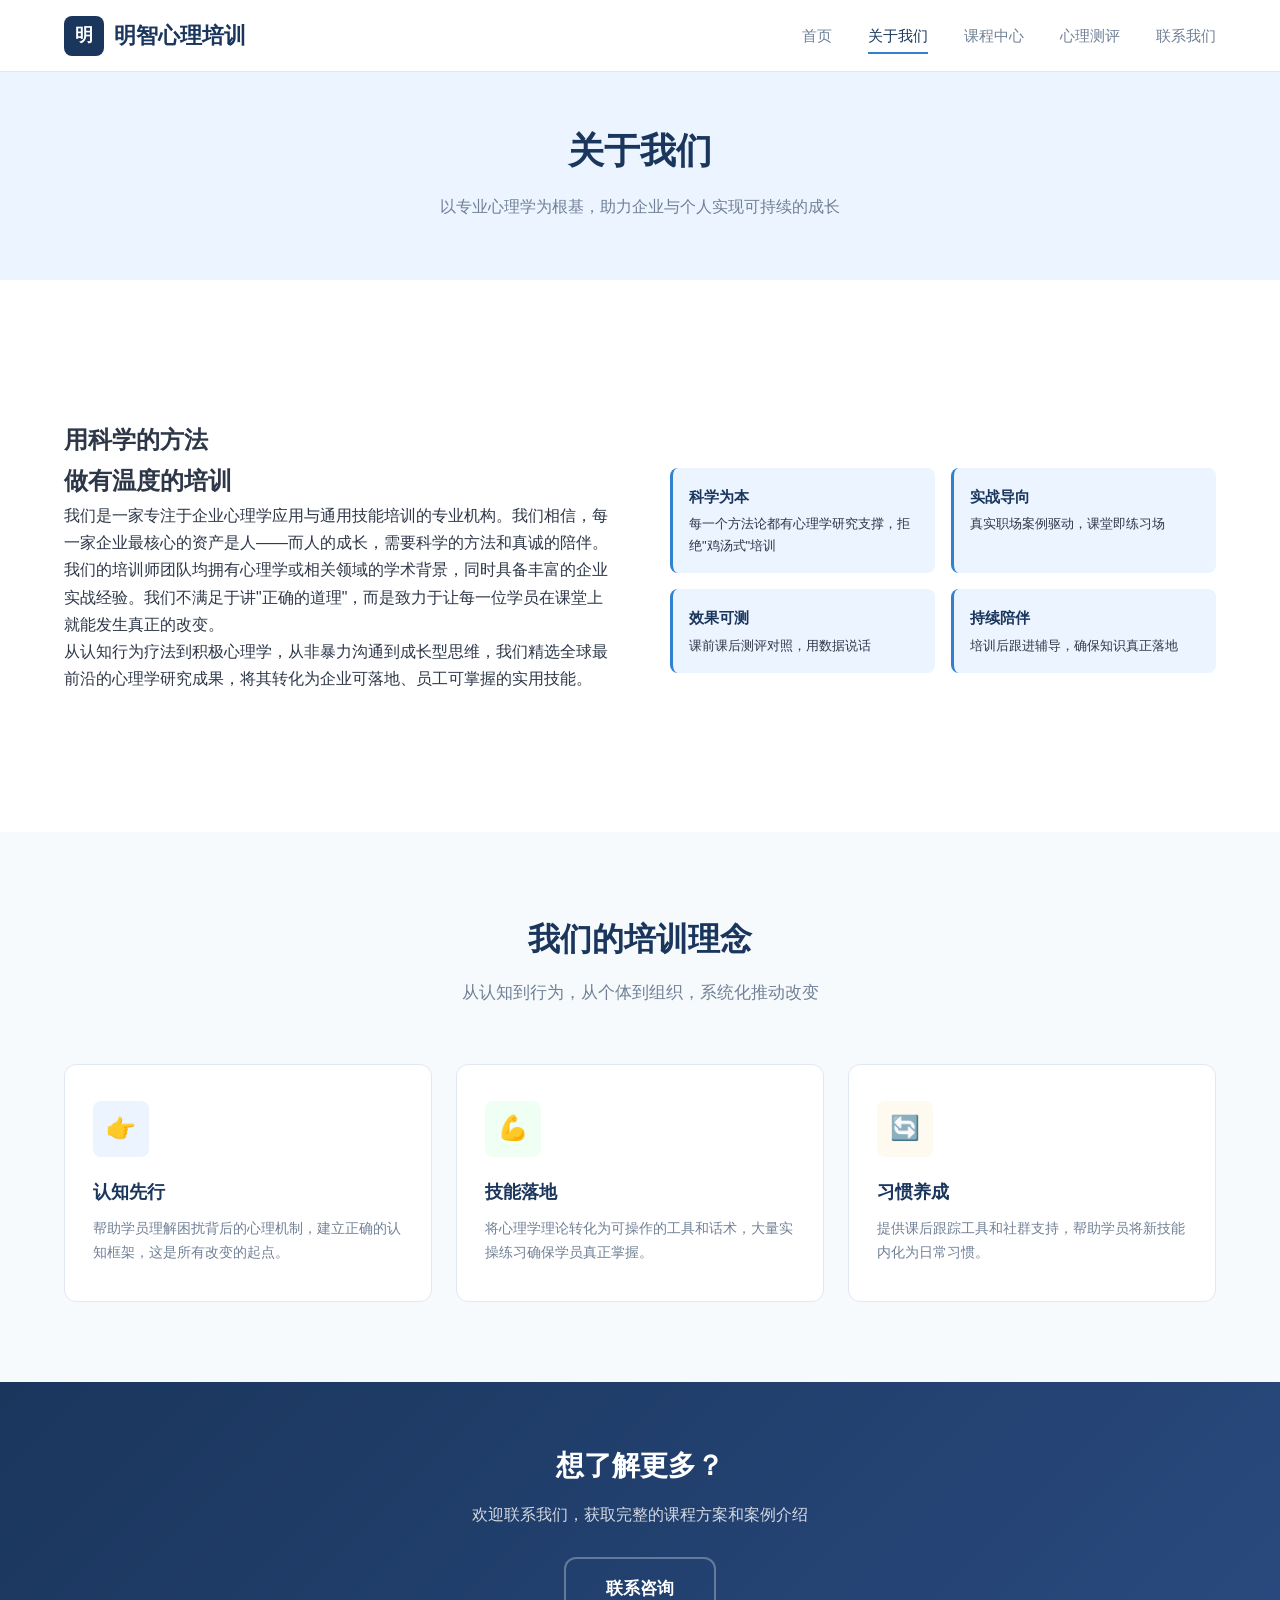
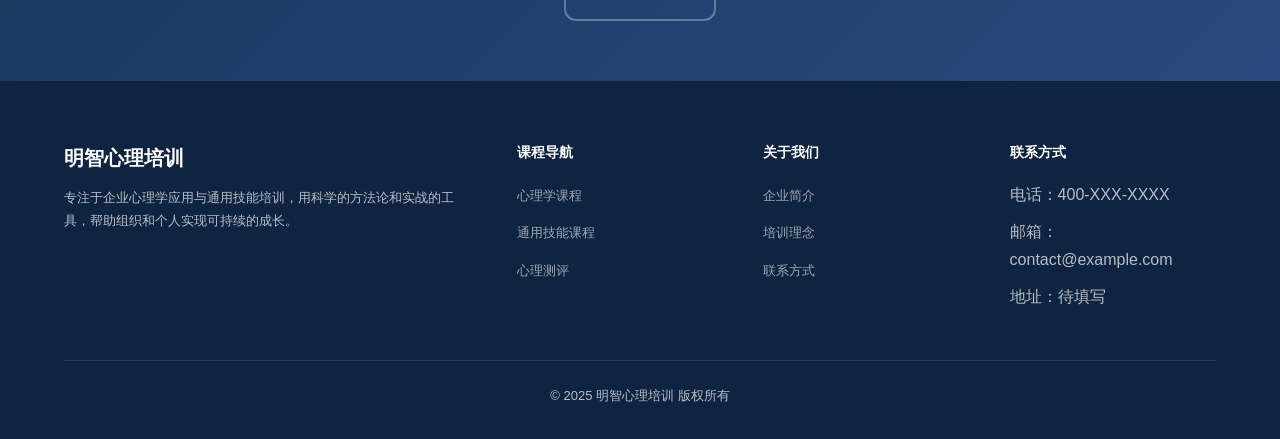
==== about.html @ b123bf13 "Initial commit: 企业培训网站" ====
<!DOCTYPE html>
<html lang="zh-CN">
<head>
  <meta charset="UTF-8">
  <meta name="viewport" content="width=device-width, initial-scale=1.0">
  <title>关于我们 - 明智心理培训</title>
  <link rel="stylesheet" href="css/style.css">
</head>
<body>

<nav class="nav">
  <div class="container">
    <a href="index.html" class="nav-logo">
      <span class="nav-logo-icon">明</span>
      明智心理培训
    </a>
    <ul class="nav-links">
      <li><a href="index.html">首页</a></li>
      <li><a href="about.html" class="active">关于我们</a></li>
      <li><a href="courses.html">课程中心</a></li>
      <li><a href="assessment.html">心理测评</a></li>
      <li><a href="contact.html">联系我们</a></li>
    </ul>
    <button class="mobile-toggle" aria-label="菜单">
      <span></span><span></span><span></span>
    </button>
  </div>
</nav>

<section class="page-hero">
  <div class="container">
    <h1>关于我们</h1>
    <p>以专业心理学为根基，助力企业与个人实现可持续的成长</p>
  </div>
</section>

<section class="section">
  <div class="container">
    <div class="about-content">
      <div>
        <h2>用科学的方法<br>做有温度的培训</h2>
        <p>我们是一家专注于企业心理学应用与通用技能培训的专业机构。我们相信，每一家企业最核心的资产是人——而人的成长，需要科学的方法和真诚的陪伴。</p>
        <p>我们的培训师团队均拥有心理学或相关领域的学术背景，同时具备丰富的企业实战经验。我们不满足于讲"正确的道理"，而是致力于让每一位学员在课堂上就能发生真正的改变。</p>
        <p>从认知行为疗法到积极心理学，从非暴力沟通到成长型思维，我们精选全球最前沿的心理学研究成果，将其转化为企业可落地、员工可掌握的实用技能。</p>
      </div>
      <div>
        <div class="about-values">
          <div class="value-item">
            <h4>科学为本</h4>
            <p>每一个方法论都有心理学研究支撑，拒绝"鸡汤式"培训</p>
          </div>
          <div class="value-item">
            <h4>实战导向</h4>
            <p>真实职场案例驱动，课堂即练习场</p>
          </div>
          <div class="value-item">
            <h4>效果可测</h4>
            <p>课前课后测评对照，用数据说话</p>
          </div>
          <div class="value-item">
            <h4>持续陪伴</h4>
            <p>培训后跟进辅导，确保知识真正落地</p>
          </div>
        </div>
      </div>
    </div>
  </div>
</section>

<section class="section bg-light">
  <div class="container">
    <div class="section-header">
      <h2>我们的培训理念</h2>
      <p>从认知到行为，从个体到组织，系统化推动改变</p>
    </div>
    <div class="features-grid">
      <div class="feature-card">
        <div class="feature-icon blue">&#128073;</div>
        <h3>认知先行</h3>
        <p>帮助学员理解困扰背后的心理机制，建立正确的认知框架，这是所有改变的起点。</p>
      </div>
      <div class="feature-card">
        <div class="feature-icon green">&#128170;</div>
        <h3>技能落地</h3>
        <p>将心理学理论转化为可操作的工具和话术，大量实操练习确保学员真正掌握。</p>
      </div>
      <div class="feature-card">
        <div class="feature-icon orange">&#128260;</div>
        <h3>习惯养成</h3>
        <p>提供课后跟踪工具和社群支持，帮助学员将新技能内化为日常习惯。</p>
      </div>
    </div>
  </div>
</section>

<section class="cta-banner">
  <div class="container">
    <h2>想了解更多？</h2>
    <p>欢迎联系我们，获取完整的课程方案和案例介绍</p>
    <a href="contact.html" class="btn btn-outline btn-lg">联系咨询</a>
  </div>
</section>

<footer class="footer">
  <div class="container">
    <div class="footer-grid">
      <div class="footer-brand">
        <h3>明智心理培训</h3>
        <p>专注于企业心理学应用与通用技能培训，用科学的方法论和实战的工具，帮助组织和个人实现可持续的成长。</p>
      </div>
      <div class="footer-col">
        <h4>课程导航</h4>
        <ul>
          <li><a href="courses.html">心理学课程</a></li>
          <li><a href="courses.html">通用技能课程</a></li>
          <li><a href="assessment.html">心理测评</a></li>
        </ul>
      </div>
      <div class="footer-col">
        <h4>关于我们</h4>
        <ul>
          <li><a href="about.html">企业简介</a></li>
          <li><a href="about.html">培训理念</a></li>
          <li><a href="contact.html">联系方式</a></li>
        </ul>
      </div>
      <div class="footer-col">
        <h4>联系方式</h4>
        <ul>
          <li>电话：400-XXX-XXXX</li>
          <li>邮箱：contact@example.com</li>
          <li>地址：待填写</li>
        </ul>
      </div>
    </div>
    <div class="footer-bottom">
      &copy; 2025 明智心理培训 版权所有
    </div>
  </div>
</footer>

<script src="js/main.js"></script>
</body>
</html>
---- css/style.css ----
/* ===== CSS Variables ===== */
:root {
  --primary: #1a365d;
  --primary-light: #2a4a7f;
  --primary-dark: #0f2440;
  --accent: #3182ce;
  --accent-light: #ebf4ff;
  --text: #2d3748;
  --text-light: #718096;
  --text-muted: #a0aec0;
  --bg: #ffffff;
  --bg-light: #f7fafc;
  --bg-accent: #ebf4ff;
  --border: #e2e8f0;
  --success: #38a169;
  --warning: #dd6b20;
  --danger: #e53e3e;
  --shadow: 0 1px 3px rgba(0,0,0,0.08), 0 1px 2px rgba(0,0,0,0.06);
  --shadow-lg: 0 10px 25px rgba(0,0,0,0.1);
  --radius: 8px;
  --radius-lg: 12px;
  --max-width: 1200px;
  --nav-height: 72px;
  --transition: 0.2s ease;
}

/* ===== Reset & Base ===== */
*, *::before, *::after { box-sizing: border-box; margin: 0; padding: 0; }

html { scroll-behavior: smooth; }

body {
  font-family: -apple-system, BlinkMacSystemFont, "Segoe UI", "PingFang SC", "Microsoft YaHei", sans-serif;
  color: var(--text);
  background: var(--bg);
  line-height: 1.7;
  font-size: 16px;
  -webkit-font-smoothing: antialiased;
}

a { color: var(--accent); text-decoration: none; transition: color var(--transition); }
a:hover { color: var(--primary-light); }

img { max-width: 100%; height: auto; }

.container {
  max-width: var(--max-width);
  margin: 0 auto;
  padding: 0 24px;
}

/* ===== Navigation ===== */
.nav {
  position: fixed; top: 0; left: 0; right: 0; z-index: 1000;
  background: rgba(255,255,255,0.97);
  backdrop-filter: blur(10px);
  border-bottom: 1px solid var(--border);
  height: var(--nav-height);
}

.nav .container {
  display: flex;
  align-items: center;
  justify-content: space-between;
  height: 100%;
}

.nav-logo {
  font-size: 22px;
  font-weight: 700;
  color: var(--primary);
  display: flex;
  align-items: center;
  gap: 10px;
}

.nav-logo-icon {
  width: 40px;
  height: 40px;
  background: var(--primary);
  border-radius: var(--radius);
  display: flex;
  align-items: center;
  justify-content: center;
  color: #fff;
  font-size: 18px;
  font-weight: 700;
}

.nav-links {
  display: flex;
  list-style: none;
  gap: 36px;
}

.nav-links a {
  color: var(--text-light);
  font-size: 15px;
  font-weight: 500;
  padding: 8px 0;
  border-bottom: 2px solid transparent;
  transition: all var(--transition);
}

.nav-links a:hover,
.nav-links a.active {
  color: var(--primary);
  border-bottom-color: var(--accent);
}

.mobile-toggle {
  display: none;
  background: none;
  border: none;
  cursor: pointer;
  padding: 8px;
}

.mobile-toggle span {
  display: block;
  width: 24px;
  height: 2px;
  background: var(--text);
  margin: 5px 0;
  transition: var(--transition);
}

/* ===== Hero Section ===== */
.hero {
  padding: 140px 0 100px;
  background: linear-gradient(135deg, var(--primary) 0%, var(--primary-dark) 100%);
  color: #fff;
  text-align: center;
  position: relative;
  overflow: hidden;
}

.hero::before {
  content: '';
  position: absolute;
  top: -50%;
  right: -20%;
  width: 600px;
  height: 600px;
  background: radial-gradient(circle, rgba(49,130,206,0.2) 0%, transparent 70%);
  border-radius: 50%;
}

.hero::after {
  content: '';
  position: absolute;
  bottom: -30%;
  left: -10%;
  width: 400px;
  height: 400px;
  background: radial-gradient(circle, rgba(49,130,206,0.15) 0%, transparent 70%);
  border-radius: 50%;
}

.hero .container { position: relative; z-index: 1; }

.hero h1 {
  font-size: 44px;
  font-weight: 700;
  line-height: 1.3;
  margin-bottom: 20px;
  letter-spacing: -0.5px;
}

.hero p {
  font-size: 18px;
  color: rgba(255,255,255,0.85);
  max-width: 640px;
  margin: 0 auto 40px;
  line-height: 1.8;
}

.hero-buttons {
  display: flex;
  gap: 16px;
  justify-content: center;
  flex-wrap: wrap;
}

.btn {
  display: inline-flex;
  align-items: center;
  gap: 8px;
  padding: 14px 32px;
  border-radius: var(--radius);
  font-size: 16px;
  font-weight: 600;
  cursor: pointer;
  border: none;
  transition: all var(--transition);
  text-decoration: none;
}

.btn-primary {
  background: var(--accent);
  color: #fff;
}
.btn-primary:hover { background: var(--primary-light); color: #fff; }

.btn-outline {
  background: transparent;
  color: #fff;
  border: 2px solid rgba(255,255,255,0.3);
}
.btn-outline:hover { border-color: #fff; background: rgba(255,255,255,0.1); color: #fff; }

.btn-lg { padding: 16px 40px; font-size: 17px; border-radius: var(--radius-lg); }

/* ===== Section ===== */
.section {
  padding: 80px 0;
}

.section-header {
  text-align: center;
  margin-bottom: 56px;
}

.section-header h2 {
  font-size: 32px;
  font-weight: 700;
  color: var(--primary);
  margin-bottom: 12px;
}

.section-header p {
  font-size: 17px;
  color: var(--text-light);
  max-width: 560px;
  margin: 0 auto;
}

.section-header.light h2 { color: #fff; }
.section-header.light p { color: rgba(255,255,255,0.75); }

/* ===== Features Grid ===== */
.features-grid {
  display: grid;
  grid-template-columns: repeat(3, 1fr);
  gap: 24px;
}

.feature-card {
  padding: 36px 28px;
  border-radius: var(--radius-lg);
  background: var(--bg);
  border: 1px solid var(--border);
  transition: all var(--transition);
}

.feature-card:hover {
  border-color: var(--accent);
  box-shadow: var(--shadow-lg);
  transform: translateY(-2px);
}

.feature-icon {
  width: 56px;
  height: 56px;
  border-radius: var(--radius);
  display: flex;
  align-items: center;
  justify-content: center;
  font-size: 24px;
  margin-bottom: 20px;
}

.feature-icon.blue { background: var(--accent-light); color: var(--accent); }
.feature-icon.green { background: #f0fff4; color: var(--success); }
.feature-icon.orange { background: #fffaf0; color: var(--warning); }

.feature-card h3 {
  font-size: 18px;
  font-weight: 600;
  margin-bottom: 10px;
  color: var(--primary);
}

.feature-card p {
  font-size: 14px;
  color: var(--text-light);
  line-height: 1.7;
}

/* ===== Course Cards ===== */
.courses-grid {
  display: grid;
  grid-template-columns: repeat(3, 1fr);
  gap: 24px;
}

.course-card {
  border-radius: var(--radius-lg);
  overflow: hidden;
  border: 1px solid var(--border);
  background: var(--bg);
  transition: all var(--transition);
}

.course-card:hover {
  box-shadow: var(--shadow-lg);
  transform: translateY(-2px);
}

.course-card-img {
  height: 180px;
  display: flex;
  align-items: center;
  justify-content: center;
  font-size: 48px;
  position: relative;
}

.course-card-img.psych { background: linear-gradient(135deg, #ebf4ff 0%, #dbeafe 100%); }
.course-card-img.skill { background: linear-gradient(135deg, #f0fff4 0%, #c6f6d5 100%); }
.course-card-img.comm { background: linear-gradient(135deg, #faf5ff 0%, #e9d8fd 100%); }
.course-card-img.stress { background: linear-gradient(135deg, #fff5f5 0%, #fed7d7 100%); }

.course-card-badge {
  position: absolute;
  top: 12px;
  left: 12px;
  background: var(--primary);
  color: #fff;
  padding: 4px 12px;
  border-radius: 20px;
  font-size: 12px;
  font-weight: 600;
}

.course-card-body {
  padding: 20px;
}

.course-card-body h3 {
  font-size: 17px;
  font-weight: 600;
  color: var(--primary);
  margin-bottom: 8px;
}

.course-card-body p {
  font-size: 13px;
  color: var(--text-light);
  line-height: 1.6;
  margin-bottom: 16px;
}

.course-meta {
  display: flex;
  gap: 16px;
  font-size: 13px;
  color: var(--text-muted);
}

.course-meta span {
  display: flex;
  align-items: center;
  gap: 4px;
}

/* ===== CTA Banner ===== */
.cta-banner {
  background: linear-gradient(135deg, var(--primary) 0%, #2a4a7f 100%);
  padding: 60px 0;
  text-align: center;
  color: #fff;
}

.cta-banner h2 {
  font-size: 28px;
  font-weight: 700;
  margin-bottom: 12px;
}

.cta-banner p {
  font-size: 16px;
  color: rgba(255,255,255,0.8);
  max-width: 500px;
  margin: 0 auto 28px;
}

/* ===== Stats ===== */
.stats-grid {
  display: grid;
  grid-template-columns: repeat(4, 1fr);
  gap: 24px;
}

.stat-card {
  text-align: center;
  padding: 32px 20px;
}

.stat-number {
  font-size: 40px;
  font-weight: 700;
  color: var(--primary);
  margin-bottom: 8px;
}

.stat-label {
  font-size: 14px;
  color: var(--text-light);
}

/* ===== About Page ===== */
.page-hero {
  padding: 120px 0 60px;
  background: var(--bg-accent);
  text-align: center;
}

.page-hero h1 {
  font-size: 36px;
  font-weight: 700;
  color: var(--primary);
  margin-bottom: 12px;
}

.page-hero p {
  font-size: 16px;
  color: var(--text-light);
  max-width: 560px;
  margin: 0 auto;
}

.about-content {
  padding: 60px 0;
  display: grid;
  grid-template-columns: 1fr 1fr;
  gap: 60px;
  align-items: center;
}

.about-text h2 {
  font-size: 28px;
  font-weight: 700;
  color: var(--primary);
  margin-bottom: 20px;
}

.about-text p {
  font-size: 15px;
  color: var(--text-light);
  line-height: 1.8;
  margin-bottom: 16px;
}

.about-values {
  display: grid;
  grid-template-columns: 1fr 1fr;
  gap: 16px;
  margin-top: 28px;
}

.value-item {
  padding: 16px;
  background: var(--bg-accent);
  border-radius: var(--radius);
  border-left: 3px solid var(--accent);
}

.value-item h4 {
  font-size: 15px;
  font-weight: 600;
  color: var(--primary);
  margin-bottom: 4px;
}

.value-item p {
  font-size: 13px;
  margin-bottom: 0;
}

/* ===== Assessment Page ===== */
.assessment-container {
  max-width: 720px;
  margin: 0 auto;
}

.assessment-intro {
  text-align: center;
  margin-bottom: 40px;
}

.assessment-intro h2 {
  font-size: 24px;
  font-weight: 700;
  color: var(--primary);
  margin-bottom: 12px;
}

.assessment-intro p {
  font-size: 15px;
  color: var(--text-light);
  line-height: 1.7;
}

.assessment-form {
  background: var(--bg);
  border: 1px solid var(--border);
  border-radius: var(--radius-lg);
  padding: 32px;
}

.question-block {
  padding: 24px 0;
  border-bottom: 1px solid var(--border);
}

.question-block:last-child { border-bottom: none; }

.question-text {
  font-size: 16px;
  font-weight: 500;
  color: var(--text);
  margin-bottom: 16px;
}

.options-row {
  display: flex;
  gap: 12px;
}

.option-btn {
  flex: 1;
  padding: 12px 8px;
  border: 2px solid var(--border);
  border-radius: var(--radius);
  background: var(--bg);
  cursor: pointer;
  text-align: center;
  font-size: 14px;
  color: var(--text);
  transition: all var(--transition);
}

.option-btn:hover {
  border-color: var(--accent);
  background: var(--accent-light);
}

.option-btn.selected {
  border-color: var(--accent);
  background: var(--accent-light);
  color: var(--primary);
  font-weight: 600;
}

.option-label {
  display: block;
  font-size: 12px;
  color: var(--text-muted);
  margin-top: 4px;
}

.submit-btn {
  display: block;
  width: 100%;
  padding: 16px;
  margin-top: 32px;
  background: var(--accent);
  color: #fff;
  border: none;
  border-radius: var(--radius);
  font-size: 17px;
  font-weight: 600;
  cursor: pointer;
  transition: all var(--transition);
}

.submit-btn:hover { background: var(--primary-light); }
.submit-btn:disabled {
  background: var(--border);
  color: var(--text-muted);
  cursor: not-allowed;
}

/* Result Section */
.result-section {
  display: none;
}

.result-section.show { display: block; }

.result-card {
  background: var(--bg);
  border: 1px solid var(--border);
  border-radius: var(--radius-lg);
  padding: 40px;
  text-align: center;
}

.result-score {
  width: 120px;
  height: 120px;
  border-radius: 50%;
  display: flex;
  align-items: center;
  justify-content: center;
  margin: 0 auto 24px;
  font-size: 36px;
  font-weight: 700;
}

.result-score.low {
  background: #f0fff4;
  color: var(--success);
  border: 4px solid #c6f6d5;
}

.result-score.medium {
  background: #fffaf0;
  color: var(--warning);
  border: 4px solid #feebc8;
}

.result-score.high {
  background: #fff5f5;
  color: var(--danger);
  border: 4px solid #fed7d7;
}

.result-title {
  font-size: 22px;
  font-weight: 700;
  color: var(--primary);
  margin-bottom: 12px;
}

.result-desc {
  font-size: 15px;
  color: var(--text-light);
  line-height: 1.8;
  max-width: 500px;
  margin: 0 auto 28px;
}

.result-tips {
  background: var(--accent-light);
  border-radius: var(--radius);
  padding: 24px;
  text-align: left;
}

.result-tips h4 {
  font-size: 15px;
  font-weight: 600;
  color: var(--primary);
  margin-bottom: 12px;
}

.result-tips ul {
  list-style: none;
  font-size: 14px;
  color: var(--text-light);
  line-height: 2;
}

.result-tips li::before {
  content: '•';
  color: var(--accent);
  font-weight: 700;
  margin-right: 8px;
}

.retry-btn {
  display: inline-block;
  margin-top: 24px;
  padding: 12px 32px;
  background: transparent;
  border: 2px solid var(--accent);
  color: var(--accent);
  border-radius: var(--radius);
  font-size: 15px;
  font-weight: 600;
  cursor: pointer;
  transition: all var(--transition);
}

.retry-btn:hover { background: var(--accent); color: #fff; }

/* ===== Contact Page ===== */
.contact-grid {
  display: grid;
  grid-template-columns: 1fr 1fr;
  gap: 48px;
  align-items: start;
}

.contact-info h2 {
  font-size: 24px;
  font-weight: 700;
  color: var(--primary);
  margin-bottom: 24px;
}

.contact-item {
  display: flex;
  gap: 16px;
  margin-bottom: 24px;
}

.contact-icon {
  width: 44px;
  height: 44px;
  border-radius: var(--radius);
  background: var(--accent-light);
  display: flex;
  align-items: center;
  justify-content: center;
  font-size: 18px;
  flex-shrink: 0;
}

.contact-item h4 {
  font-size: 15px;
  font-weight: 600;
  color: var(--primary);
  margin-bottom: 2px;
}

.contact-item p {
  font-size: 14px;
  color: var(--text-light);
}

.contact-form {
  background: var(--bg);
  border: 1px solid var(--border);
  border-radius: var(--radius-lg);
  padding: 32px;
}

.form-group {
  margin-bottom: 20px;
}

.form-group label {
  display: block;
  font-size: 14px;
  font-weight: 500;
  color: var(--text);
  margin-bottom: 6px;
}

.form-group input,
.form-group textarea,
.form-group select {
  width: 100%;
  padding: 12px 16px;
  border: 1px solid var(--border);
  border-radius: var(--radius);
  font-size: 15px;
  font-family: inherit;
  color: var(--text);
  transition: border-color var(--transition);
}

.form-group input:focus,
.form-group textarea:focus,
.form-group select:focus {
  outline: none;
  border-color: var(--accent);
  box-shadow: 0 0 0 3px rgba(49,130,206,0.1);
}

.form-group textarea { resize: vertical; min-height: 100px; }

.form-submit {
  width: 100%;
  padding: 14px;
  background: var(--accent);
  color: #fff;
  border: none;
  border-radius: var(--radius);
  font-size: 16px;
  font-weight: 600;
  cursor: pointer;
  transition: background var(--transition);
}

.form-submit:hover { background: var(--primary-light); }

/* ===== Filters ===== */
.filters {
  display: flex;
  justify-content: center;
  gap: 12px;
  margin-bottom: 40px;
  flex-wrap: wrap;
}

.filter-btn {
  padding: 8px 20px;
  border: 1px solid var(--border);
  border-radius: 20px;
  background: var(--bg);
  color: var(--text-light);
  font-size: 14px;
  cursor: pointer;
  transition: all var(--transition);
}

.filter-btn:hover,
.filter-btn.active {
  border-color: var(--accent);
  background: var(--accent-light);
  color: var(--accent);
}

/* ===== Footer ===== */
.footer {
  background: var(--primary-dark);
  color: rgba(255,255,255,0.7);
  padding: 60px 0 32px;
}

.footer-grid {
  display: grid;
  grid-template-columns: 2fr 1fr 1fr 1fr;
  gap: 40px;
  margin-bottom: 40px;
}

.footer-brand h3 {
  font-size: 20px;
  font-weight: 700;
  color: #fff;
  margin-bottom: 12px;
}

.footer-brand p {
  font-size: 13px;
  line-height: 1.7;
}

.footer-col h4 {
  font-size: 14px;
  font-weight: 600;
  color: #fff;
  margin-bottom: 16px;
}

.footer-col ul { list-style: none; }

.footer-col li { margin-bottom: 10px; }

.footer-col a {
  font-size: 13px;
  color: rgba(255,255,255,0.6);
  transition: color var(--transition);
}

.footer-col a:hover { color: #fff; }

.footer-bottom {
  border-top: 1px solid rgba(255,255,255,0.1);
  padding-top: 24px;
  text-align: center;
  font-size: 13px;
}

/* ===== Utility ===== */
.bg-light { background: var(--bg-light); }

.text-center { text-align: center; }

.mt-2 { margin-top: 8px; }
.mt-4 { margin-top: 16px; }
.mt-6 { margin-top: 24px; }
.mt-8 { margin-top: 32px; }
.mb-2 { margin-bottom: 8px; }
.mb-4 { margin-bottom: 16px; }
.mb-6 { margin-bottom: 24px; }
.mb-8 { margin-bottom: 32px; }

/* ===== Responsive ===== */
@media (max-width: 768px) {
  .nav-links {
    position: fixed;
    top: var(--nav-height);
    left: 0; right: 0;
    background: var(--bg);
    flex-direction: column;
    gap: 0;
    padding: 16px 24px;
    border-bottom: 1px solid var(--border);
    display: none;
  }

  .nav-links.open { display: flex; }

  .nav-links a {
    padding: 14px 0;
    border-bottom: 1px solid var(--border);
  }

  .nav-links a:last-child { border-bottom: none; }

  .mobile-toggle { display: block; }

  .hero h1 { font-size: 30px; }
  .hero p { font-size: 15px; }

  .features-grid,
  .courses-grid,
  .stats-grid { grid-template-columns: 1fr; }

  .about-content { grid-template-columns: 1fr; gap: 32px; }

  .contact-grid { grid-template-columns: 1fr; }

  .footer-grid { grid-template-columns: 1fr 1fr; }

  .about-values { grid-template-columns: 1fr; }

  .options-row { flex-direction: column; }

  .section { padding: 48px 0; }

  .section-header h2 { font-size: 26px; }
}

@media (max-width: 480px) {
  .footer-grid { grid-template-columns: 1fr; }
  .hero-buttons { flex-direction: column; align-items: center; }
}
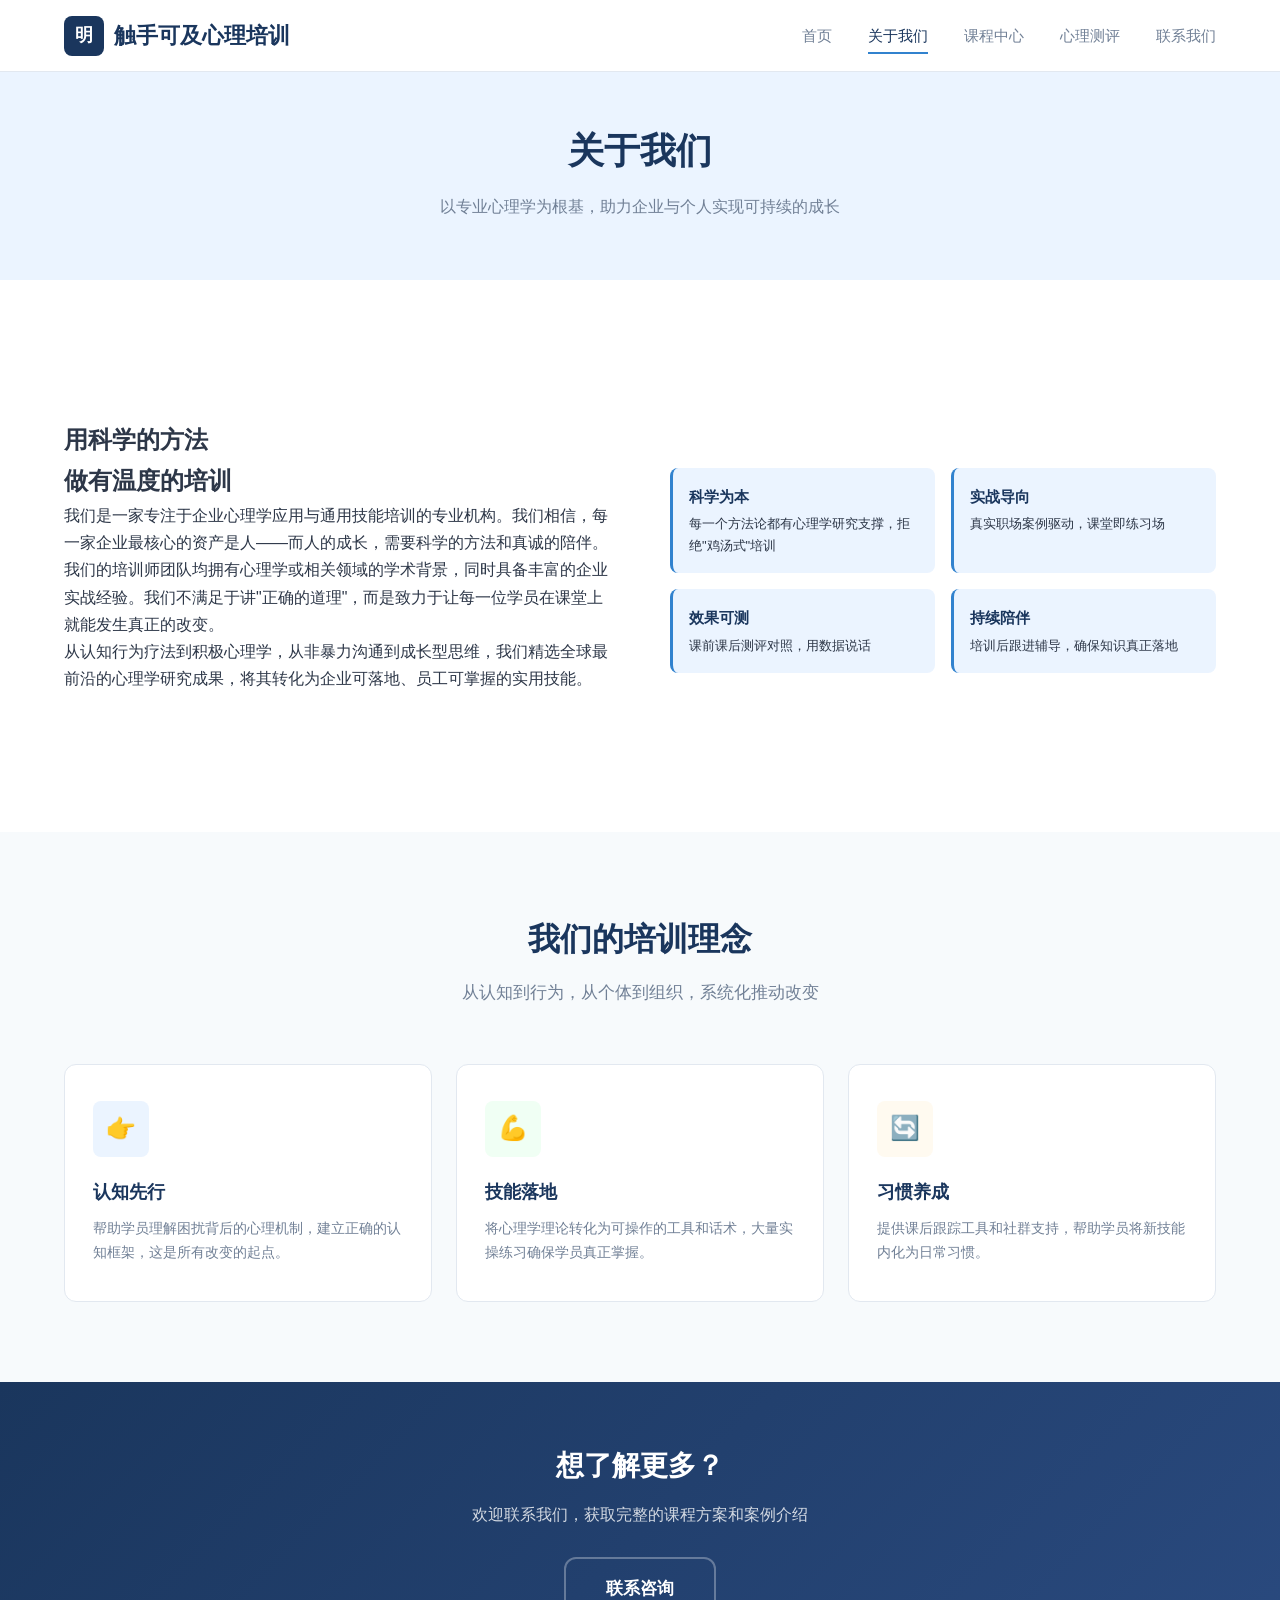
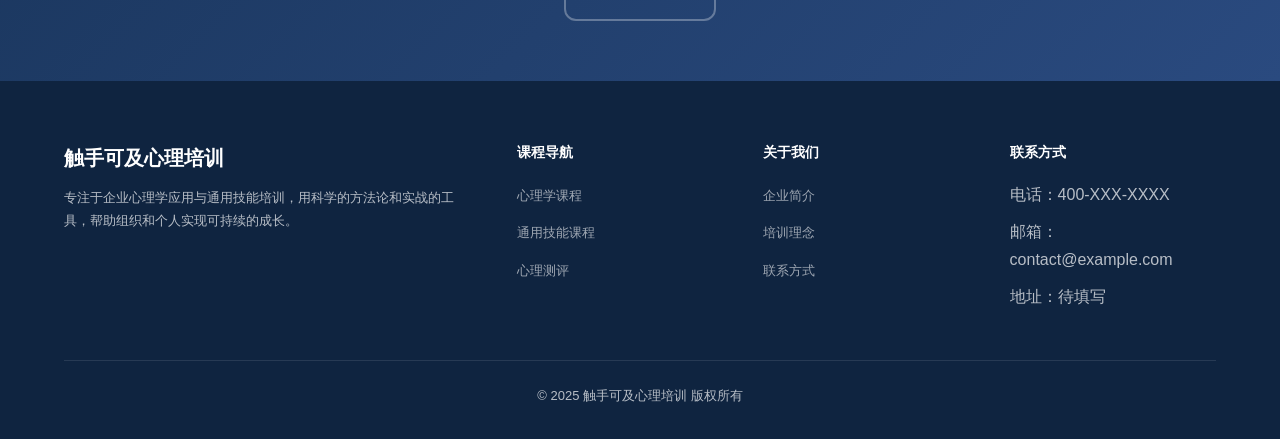
==== commit c0bd611e: "品牌名更新：明智心理培训 → 触手可及心理培训" ====
--- a/about.html
+++ b/about.html
@@ -3,7 +3,7 @@
 <head>
   <meta charset="UTF-8">
   <meta name="viewport" content="width=device-width, initial-scale=1.0">
-  <title>关于我们 - 明智心理培训</title>
+  <title>关于我们 - 触手可及心理培训</title>
   <link rel="stylesheet" href="css/style.css">
 </head>
 <body>
@@ -12,7 +12,7 @@
   <div class="container">
     <a href="index.html" class="nav-logo">
       <span class="nav-logo-icon">明</span>
-      明智心理培训
+      触手可及心理培训
     </a>
     <ul class="nav-links">
       <li><a href="index.html">首页</a></li>
@@ -105,7 +105,7 @@
   <div class="container">
     <div class="footer-grid">
       <div class="footer-brand">
-        <h3>明智心理培训</h3>
+        <h3>触手可及心理培训</h3>
         <p>专注于企业心理学应用与通用技能培训，用科学的方法论和实战的工具，帮助组织和个人实现可持续的成长。</p>
       </div>
       <div class="footer-col">
@@ -134,7 +134,7 @@
       </div>
     </div>
     <div class="footer-bottom">
-      &copy; 2025 明智心理培训 版权所有
+      &copy; 2025 触手可及心理培训 版权所有
     </div>
   </div>
 </footer>
